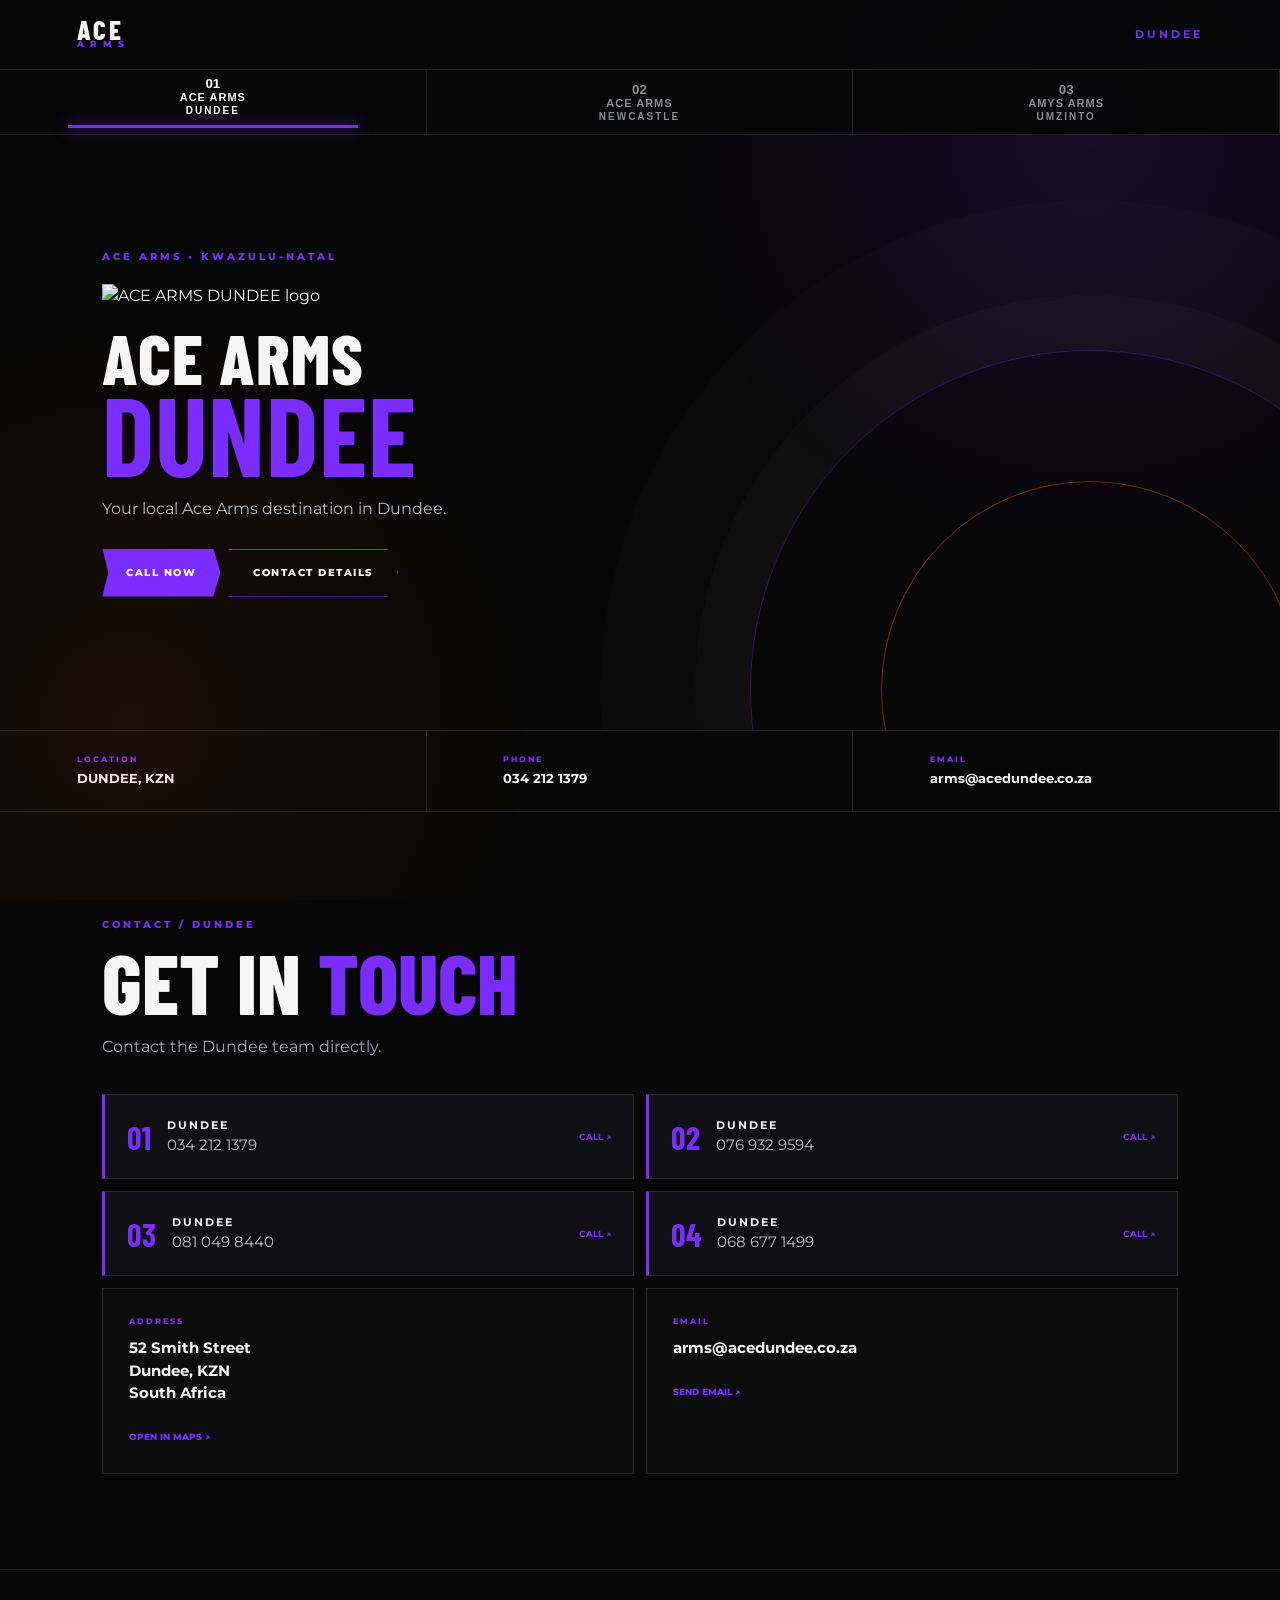
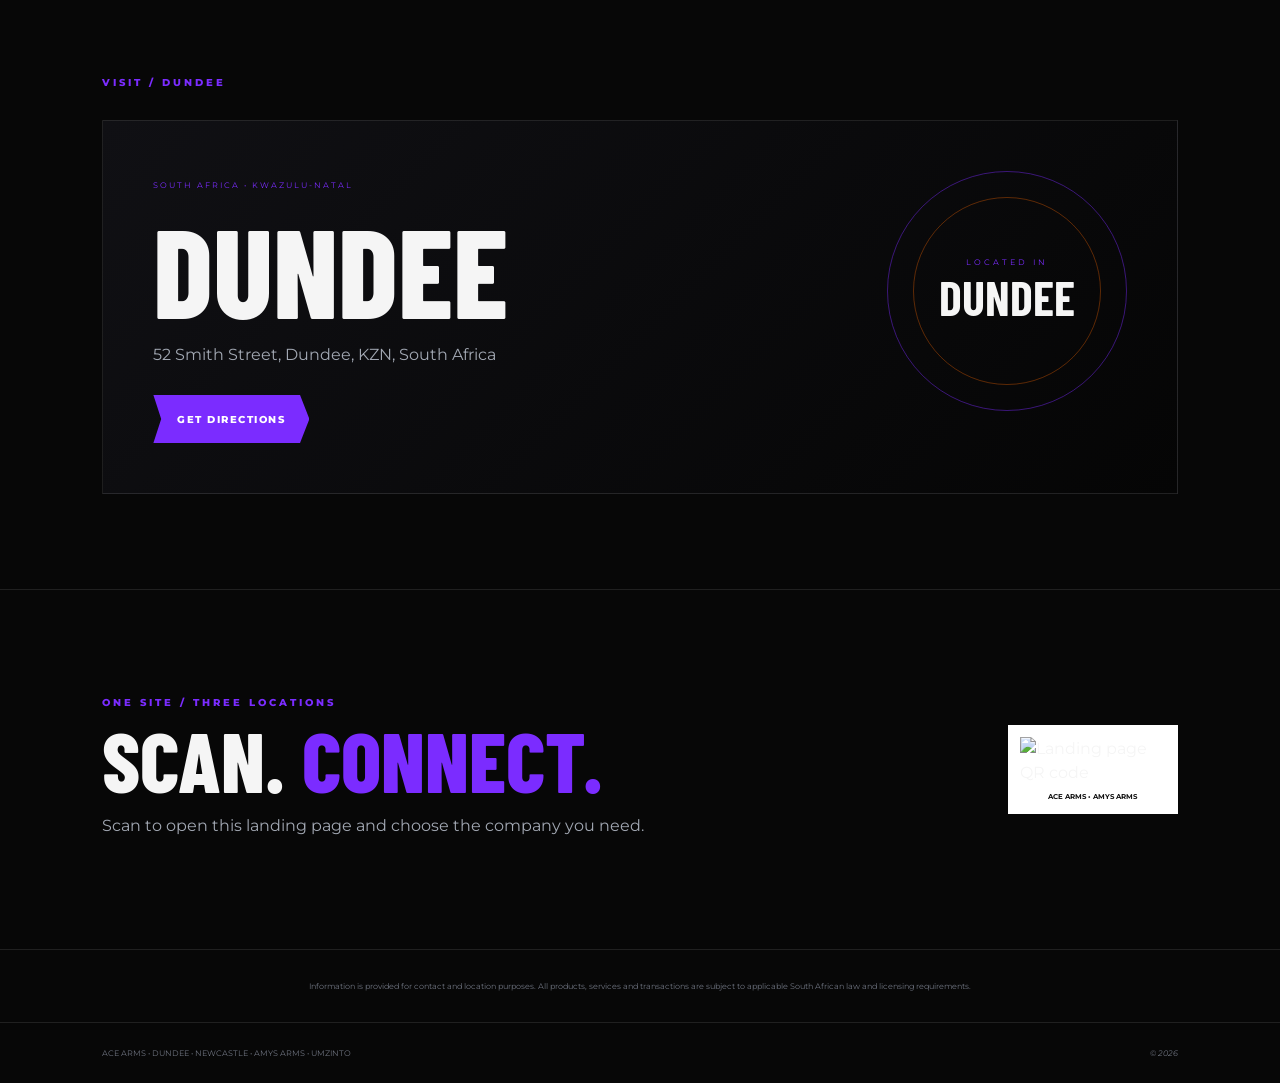
==== index.html @ 2d05d939 "Add files via upload" ====
<!doctype html>
<html lang="en"><head>
<meta charset="utf-8"><meta name="viewport" content="width=device-width,initial-scale=1">
<meta name="description" content="Ace Arms Dundee, Ace Arms Newcastle and AMYS ARMS Umzinto">
<title>Ace Arms | Dundee • Newcastle • AMYS ARMS</title>
<link rel="preconnect" href="https://fonts.googleapis.com"><link rel="preconnect" href="https://fonts.gstatic.com" crossorigin>
<link href="https://fonts.googleapis.com/css2?family=Barlow+Condensed:wght@500;600;700;800&family=Montserrat:wght@400;500;600;700;800&display=swap" rel="stylesheet">
<link rel="stylesheet" href="style.css"></head>
<body>
<header><a class="brand" href="#">ACE<small>ARMS</small></a><b id="topCity">DUNDEE</b></header>
<nav class="tabs">
<button class="active" data-key="dundee">01 <strong>ACE ARMS</strong><small>DUNDEE</small></button>
<button data-key="newcastle">02 <strong>ACE ARMS</strong><small>NEWCASTLE</small></button>
<button data-key="amys">03 <strong>AMYS ARMS</strong><small>UMZINTO</small></button>
</nav>
<main>
<section class="hero">
<div class="hero-inner"><p class="eyebrow" id="eyebrow"></p><img id="logo" class="logo" src="" alt="">
<div class="title"><span id="name"></span><strong id="city"></strong></div><p id="tagline"></p>
<div><a class="btn" id="call" href="#">CALL NOW</a><a class="btn outline" href="#contact">CONTACT DETAILS</a></div></div>
<div class="rings"></div>
</section>
<section class="quick"><div><span>LOCATION</span><b id="qLocation"></b></div><div><span>PHONE</span><b id="qPhone"></b></div><div><span>EMAIL</span><b id="qEmail"></b></div></section>
<section id="contact" class="section"><p class="kicker">CONTACT / <span id="sCity"></span></p><h2>GET IN <em>TOUCH</em></h2><p id="intro" class="muted"></p>
<div id="contacts" class="contacts"></div><div class="details"><div><span>ADDRESS</span><strong id="address"></strong><a id="map" target="_blank">OPEN IN MAPS ↗</a></div><div><span>EMAIL</span><strong id="email"></strong><a id="mail">SEND EMAIL ↗</a></div></div></section>
<section class="section location"><p class="kicker">VISIT / <span id="vCity"></span></p><div class="location-box"><div><small>SOUTH AFRICA • KWAZULU-NATAL</small><h2 id="vHeading"></h2><p id="vAddress"></p><a class="btn" id="directions" target="_blank">GET DIRECTIONS</a></div><div class="location-mark"><span>LOCATED IN</span><b id="markCity"></b></div></div></section>
<section class="qr-section"><div><p class="kicker">ONE SITE / THREE LOCATIONS</p><h2>SCAN. <em>CONNECT.</em></h2><p class="muted">Scan to open this landing page and choose the company you need.</p></div><div class="qr"><img src="assets/landing-page-qr.png" alt="Landing page QR code"><b>ACE ARMS • AMYS ARMS</b></div></section>
<p class="legal">Information is provided for contact and location purposes. All products, services and transactions are subject to applicable South African law and licensing requirements.</p>
</main><footer>ACE ARMS • DUNDEE • NEWCASTLE • AMYS ARMS • UMZINTO <span>© <i id="year"></i></span></footer>
<script src="script.js"></script></body></html>
---- style.css ----
:root{--bg:#070707;--panel:#101014;--text:#f5f5f5;--muted:#a2a8b3;--a:#7b2cff;--a2:#ff6a00;--line:rgba(255,255,255,.1)}
*{box-sizing:border-box}html{scroll-behavior:smooth}body{margin:0;background:var(--bg);color:var(--text);font-family:Montserrat,Arial,sans-serif;line-height:1.5}a{text-decoration:none;color:inherit}
body:before{content:"";position:fixed;inset:0;pointer-events:none;background:radial-gradient(circle at 85% 15%,color-mix(in srgb,var(--a) 14%,transparent),transparent 32%),radial-gradient(circle at 10% 80%,color-mix(in srgb,var(--a2) 8%,transparent),transparent 30%)}
header{height:70px;position:fixed;z-index:20;inset:0 0 auto;display:flex;align-items:center;justify-content:space-between;padding:0 6vw;background:rgba(7,7,7,.9);backdrop-filter:blur(12px);border-bottom:1px solid var(--line)}header>b{font-size:11px;letter-spacing:3px;color:var(--a)}
.brand{font:800 27px "Barlow Condensed";letter-spacing:3px;line-height:.7}.brand small{display:block;color:var(--a);font:800 9px Montserrat;letter-spacing:6px;text-align:center}
.tabs{position:fixed;z-index:19;top:70px;inset-inline:0;display:grid;grid-template-columns:repeat(3,1fr);background:rgba(7,7,7,.95);backdrop-filter:blur(12px);border-bottom:1px solid var(--line)}
.tabs button{min-height:64px;background:transparent;color:#888d98;border:0;border-right:1px solid var(--line);cursor:pointer;font-weight:700}.tabs button strong,.tabs button small{display:block}.tabs button strong{font-size:11px;letter-spacing:1px}.tabs button small{font-size:10px;letter-spacing:2px;color:inherit;margin-top:2px}.tabs button.active{color:#fff}.tabs button.active:after{content:"";display:block;height:3px;background:var(--a);margin:9px 15% 0;box-shadow:0 0 15px var(--a)}
.hero{min-height:730px;padding:185px 8vw 80px;display:flex;align-items:center;position:relative;overflow:hidden}.hero-inner{position:relative;z-index:2;max-width:780px}.eyebrow,.kicker{font-size:10px;font-weight:800;letter-spacing:3px;color:var(--a)}.logo{width:min(500px,82vw);display:block;margin:20px 0;mix-blend-mode:screen}.title{font:800 clamp(42px,6vw,70px)/.85 "Barlow Condensed";letter-spacing:1px}.title span{display:block}.title strong{display:block;font-size:clamp(64px,9vw,110px);color:var(--a)}.hero p:not(.eyebrow){max-width:560px;color:#b5bbc6;font-size:16px}.btn{display:inline-flex;min-height:48px;padding:0 24px;align-items:center;justify-content:center;background:var(--a);color:#fff;font-size:10px;font-weight:800;letter-spacing:1.5px;margin:12px 8px 0 0;clip-path:polygon(0 0,94% 0,100% 50%,94% 100%,0 100%,5% 50%)}.btn.outline{background:transparent;border:1px solid var(--a)}.rings{position:absolute;right:-150px;bottom:-300px;width:680px;height:680px;border:1px solid color-mix(in srgb,var(--a) 35%,transparent);border-radius:50%;box-shadow:0 0 0 55px rgba(255,255,255,.02),0 0 0 150px rgba(255,255,255,.015)}.rings:after{content:"";position:absolute;inset:130px;border:1px solid color-mix(in srgb,var(--a2) 40%,transparent);border-radius:50%}
.quick{display:grid;grid-template-columns:repeat(3,1fr);border-block:1px solid var(--line)}.quick div{padding:22px 6vw;border-right:1px solid var(--line)}.quick span,.details span{display:block;font-size:8px;letter-spacing:2px;color:var(--a);font-weight:800}.quick b{display:block;font-size:13px;margin-top:4px}
.section,.qr-section{padding:95px 8vw;border-bottom:1px solid var(--line)}h2{font:800 clamp(52px,7vw,84px)/.9 "Barlow Condensed";margin:12px 0}h2 em{font-style:normal;color:var(--a)}.muted{color:var(--muted);max-width:550px}.contacts{display:grid;grid-template-columns:repeat(2,1fr);gap:12px;margin-top:35px}.contact{display:flex;align-items:center;gap:16px;padding:22px;background:var(--panel);border:1px solid var(--line);border-left:3px solid var(--a)}.contact .n{font:700 32px "Barlow Condensed";color:var(--a)}.contact div{flex:1}.contact strong,.contact span{display:block}.contact strong{font-size:11px;letter-spacing:2px}.contact span{color:#b7bdc7;font-size:15px}.contact b{font-size:9px;color:var(--a)}
.details{display:grid;grid-template-columns:1fr 1fr;gap:12px;margin-top:12px}.details>div{padding:26px;background:rgba(255,255,255,.025);border:1px solid var(--line)}.details strong{display:block;white-space:pre-line;margin:10px 0 18px;font-size:15px}.details a{font-size:9px;font-weight:800;color:var(--a)}
.location-box{display:flex;justify-content:space-between;gap:40px;padding:50px;background:linear-gradient(135deg,var(--panel),#050505);border:1px solid var(--line);margin-top:30px}.location-box small{font-size:8px;letter-spacing:2px;color:var(--a)}.location-box h2{font-size:clamp(70px,10vw,125px);margin:18px 0}.location-box p{color:var(--muted)}.location-mark{width:240px;height:240px;flex-shrink:0;border:1px solid color-mix(in srgb,var(--a) 45%,transparent);border-radius:50%;display:flex;flex-direction:column;align-items:center;justify-content:center;position:relative}.location-mark:before{content:"";position:absolute;inset:25px;border:1px solid color-mix(in srgb,var(--a2) 35%,transparent);border-radius:50%}.location-mark span,.location-mark b{z-index:1}.location-mark span{font-size:8px;letter-spacing:3px;color:var(--a)}.location-mark b{font:700 48px "Barlow Condensed"}
.qr-section{display:flex;justify-content:space-between;align-items:center;gap:40px}.qr{width:170px;background:#fff;padding:12px;flex-shrink:0}.qr img{width:100%;display:block}.qr b{display:block;color:#111;text-align:center;font-size:7px;margin-top:7px}.legal{padding:22px 8vw;text-align:center;color:#6f7480;font-size:8px}footer{padding:24px 8vw;color:#6f7480;font-size:8px;display:flex;justify-content:space-between;border-top:1px solid var(--line)}
@media(max-width:700px){header{height:62px}.tabs{top:62px}.tabs button{min-height:58px;font-size:9px}.tabs button strong{font-size:9px}.tabs button small{font-size:8px}.hero{padding:155px 7vw 75px;min-height:700px}.logo{width:100%}.title strong{font-size:70px}.rings{width:450px;height:450px;right:-250px}.quick,.contacts,.details{grid-template-columns:1fr}.quick div{border-right:0;border-bottom:1px solid var(--line);padding:17px 7vw}.section,.qr-section{padding:70px 7vw}.location-box,.qr-section{display:block}.location-mark{margin:40px auto 0;width:210px;height:210px}.qr{margin:30px auto 0}footer{display:block}footer span{display:block;margin-top:8px}}
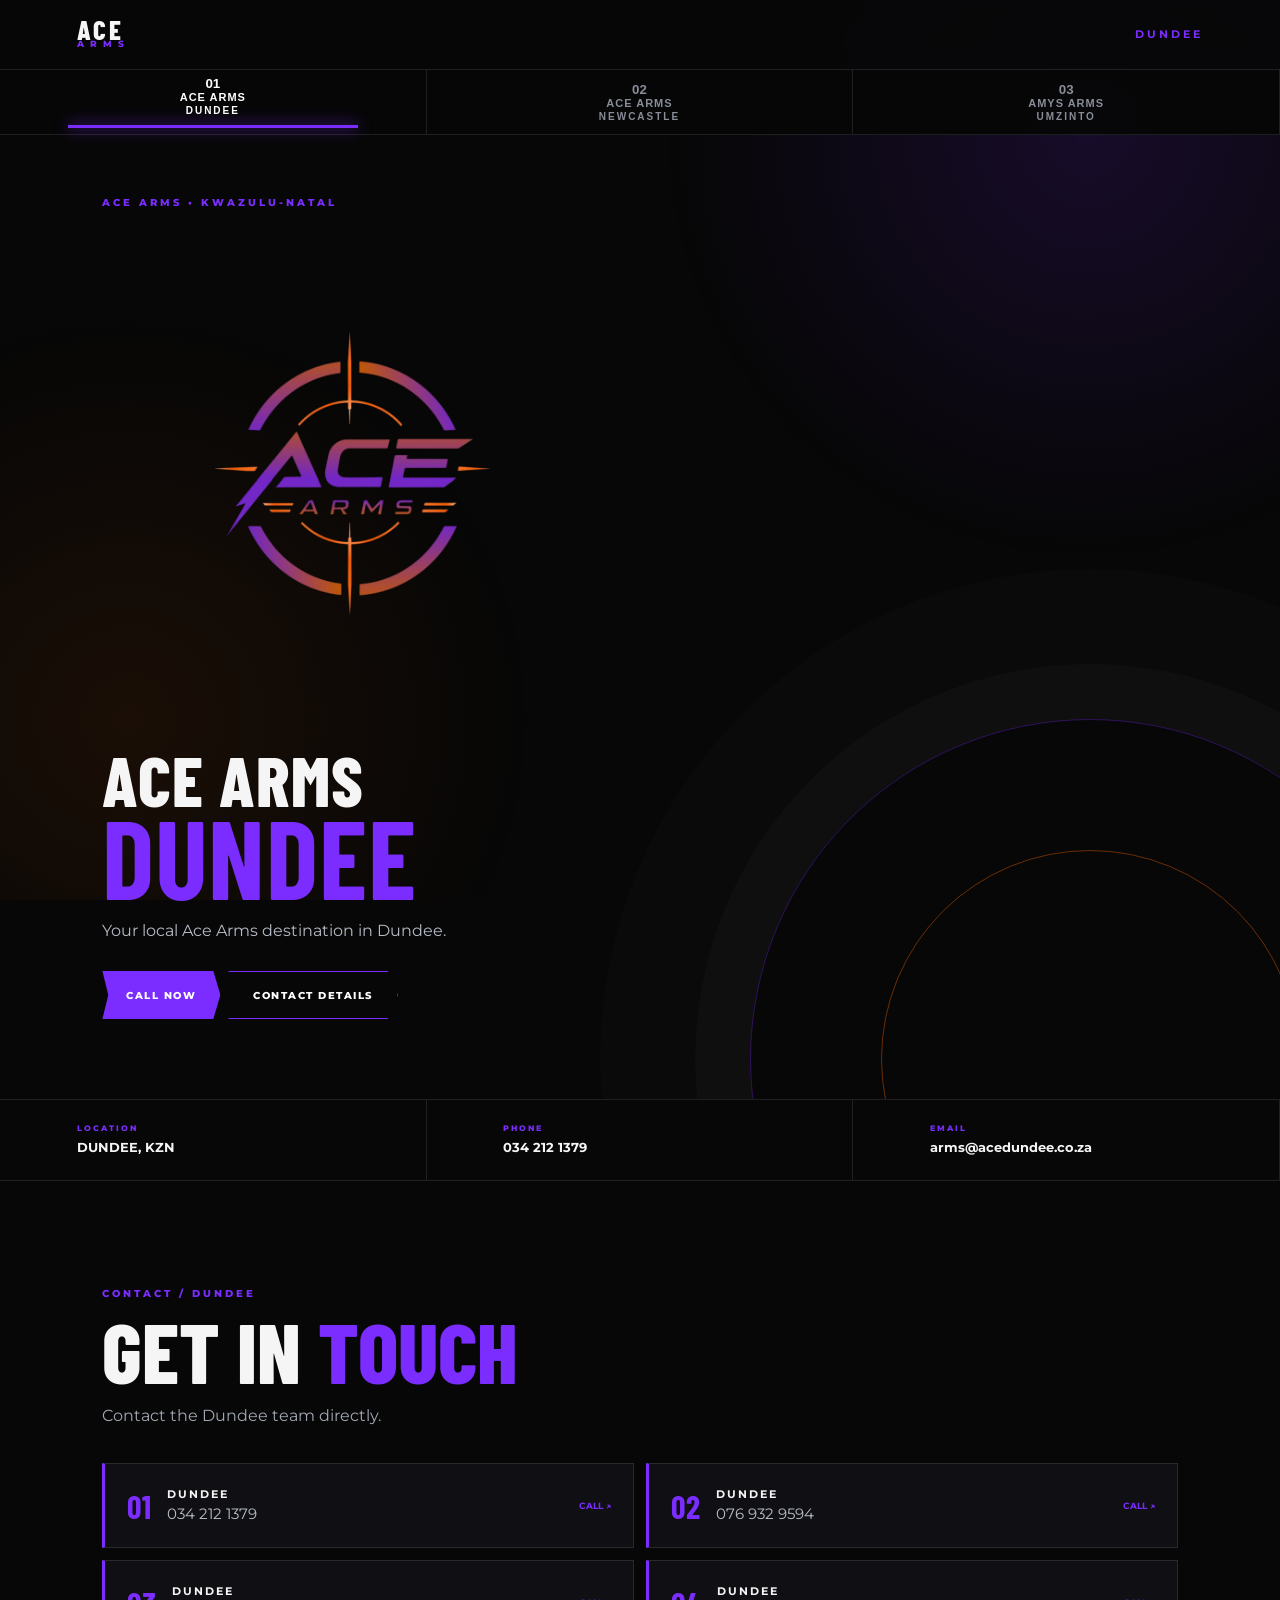
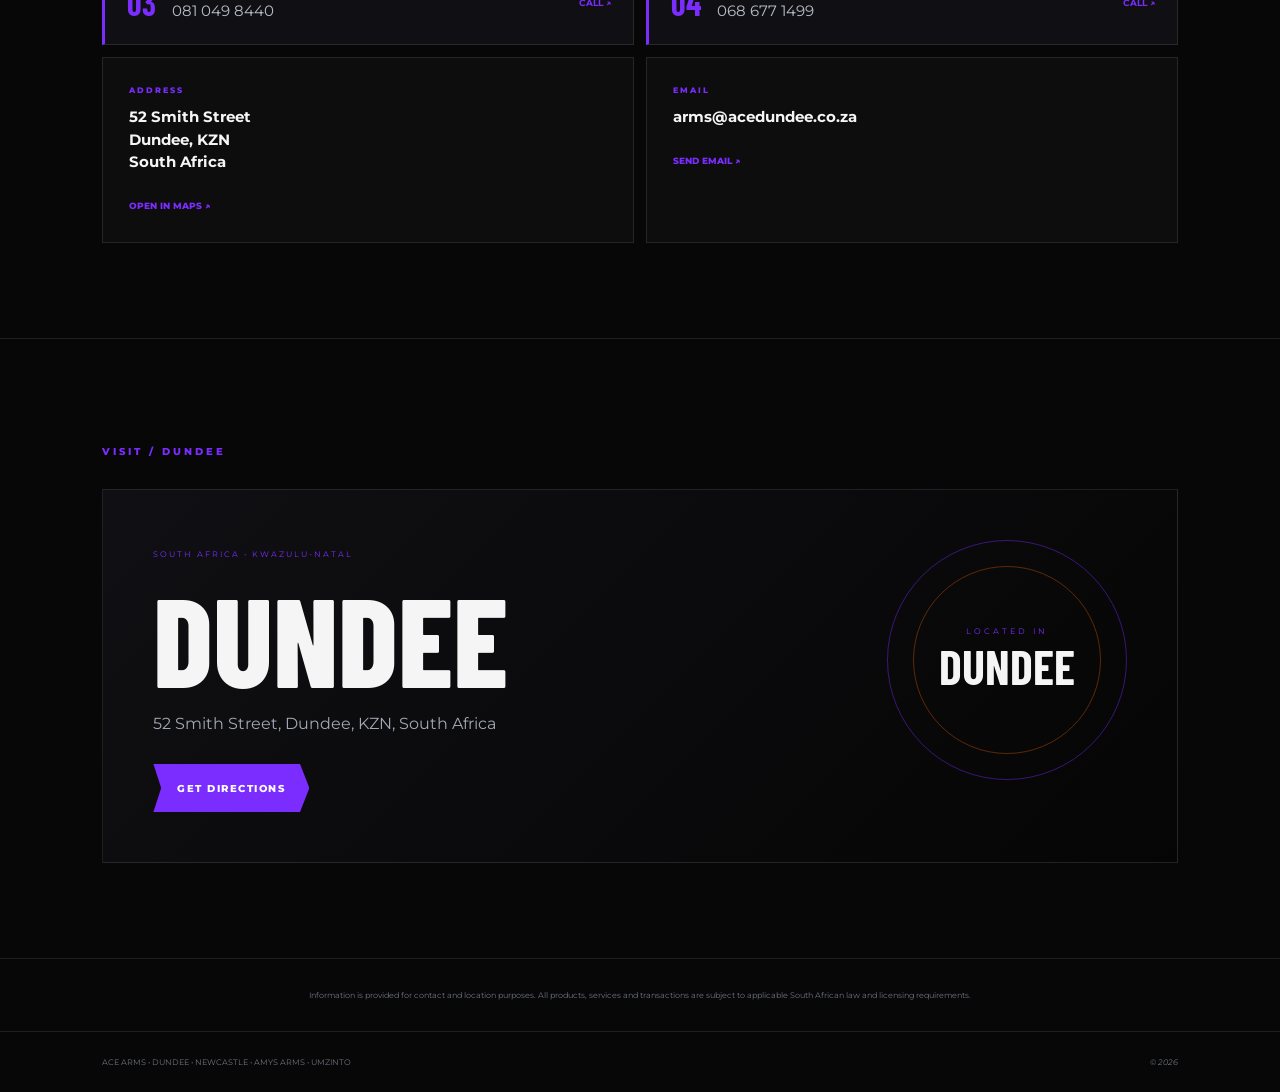
==== commit e60fd3cb: "Add files via upload" ====
--- a/index.html
+++ b/index.html
@@ -24,7 +24,7 @@
 <section id="contact" class="section"><p class="kicker">CONTACT / <span id="sCity"></span></p><h2>GET IN <em>TOUCH</em></h2><p id="intro" class="muted"></p>
 <div id="contacts" class="contacts"></div><div class="details"><div><span>ADDRESS</span><strong id="address"></strong><a id="map" target="_blank">OPEN IN MAPS ↗</a></div><div><span>EMAIL</span><strong id="email"></strong><a id="mail">SEND EMAIL ↗</a></div></div></section>
 <section class="section location"><p class="kicker">VISIT / <span id="vCity"></span></p><div class="location-box"><div><small>SOUTH AFRICA • KWAZULU-NATAL</small><h2 id="vHeading"></h2><p id="vAddress"></p><a class="btn" id="directions" target="_blank">GET DIRECTIONS</a></div><div class="location-mark"><span>LOCATED IN</span><b id="markCity"></b></div></div></section>
-<section class="qr-section"><div><p class="kicker">ONE SITE / THREE LOCATIONS</p><h2>SCAN. <em>CONNECT.</em></h2><p class="muted">Scan to open this landing page and choose the company you need.</p></div><div class="qr"><img src="assets/landing-page-qr.png" alt="Landing page QR code"><b>ACE ARMS • AMYS ARMS</b></div></section>
+
 <p class="legal">Information is provided for contact and location purposes. All products, services and transactions are subject to applicable South African law and licensing requirements.</p>
 </main><footer>ACE ARMS • DUNDEE • NEWCASTLE • AMYS ARMS • UMZINTO <span>© <i id="year"></i></span></footer>
 <script src="script.js"></script></body></html>
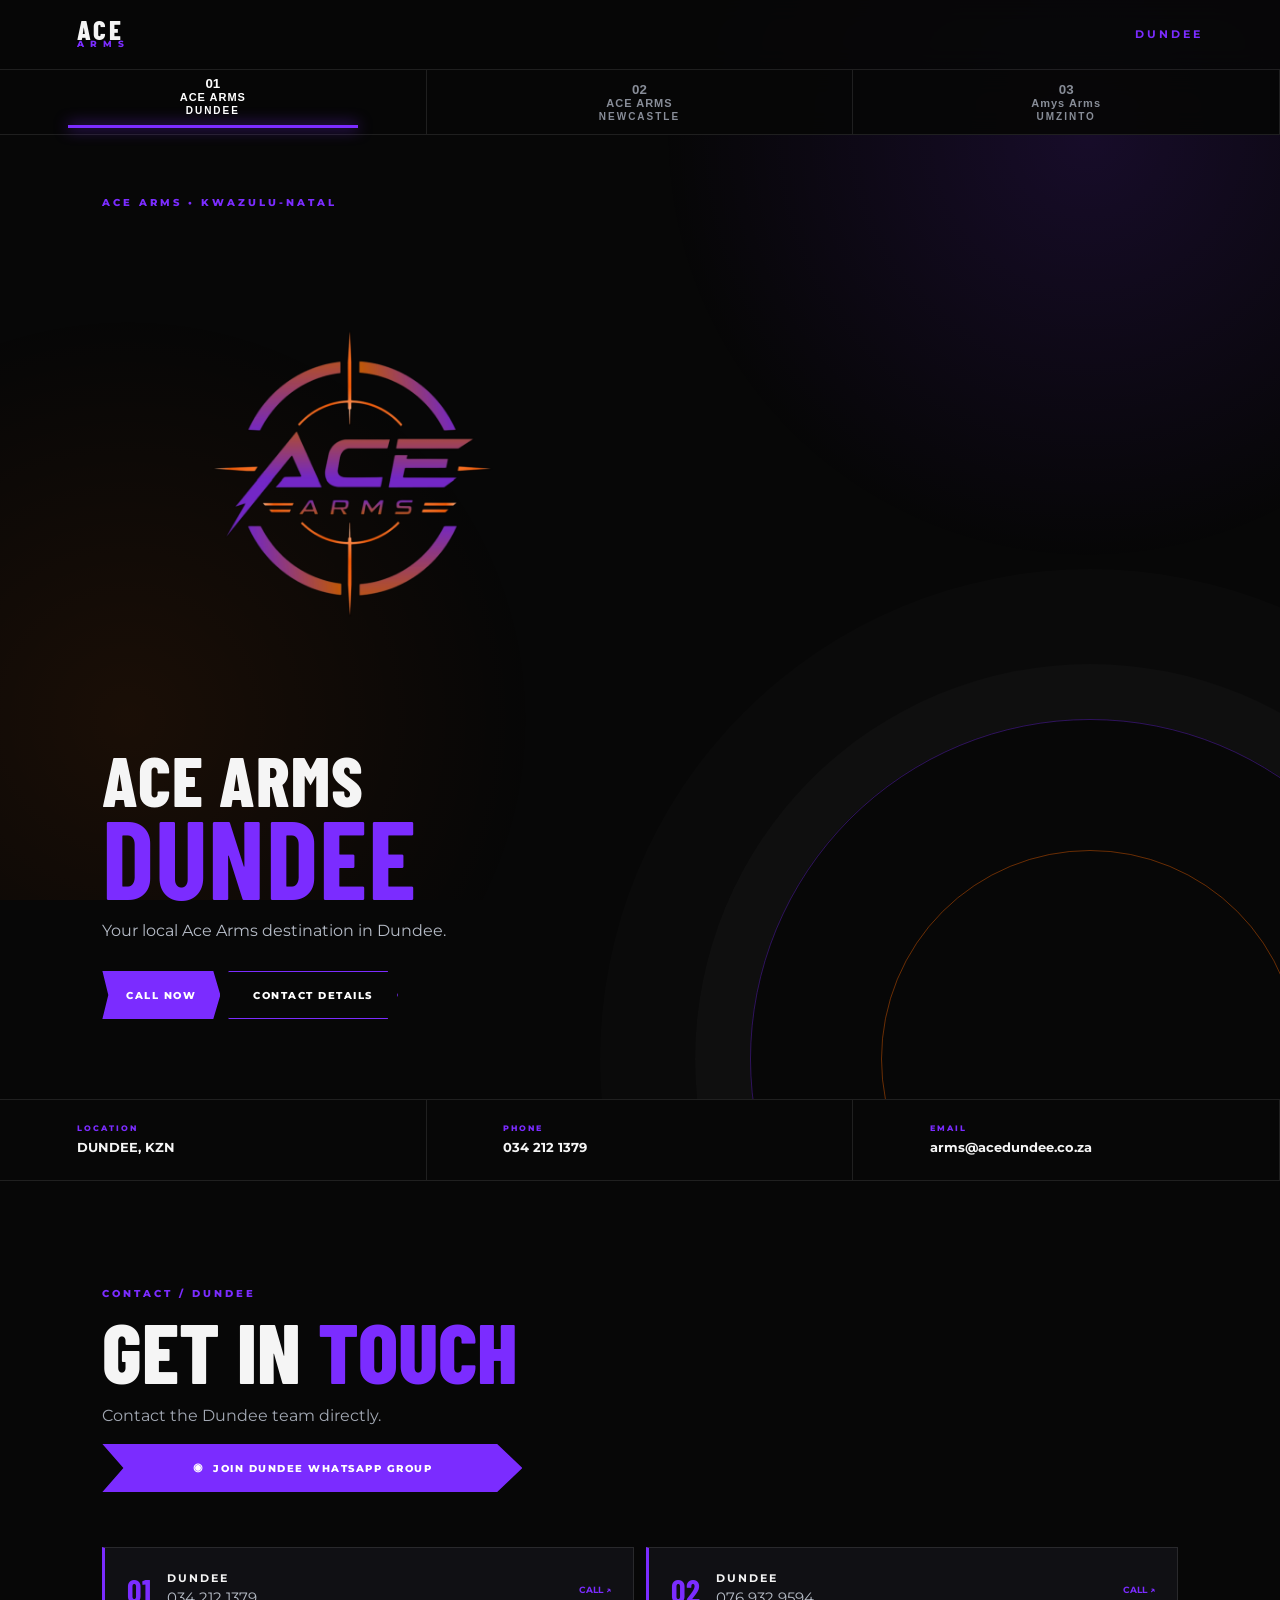
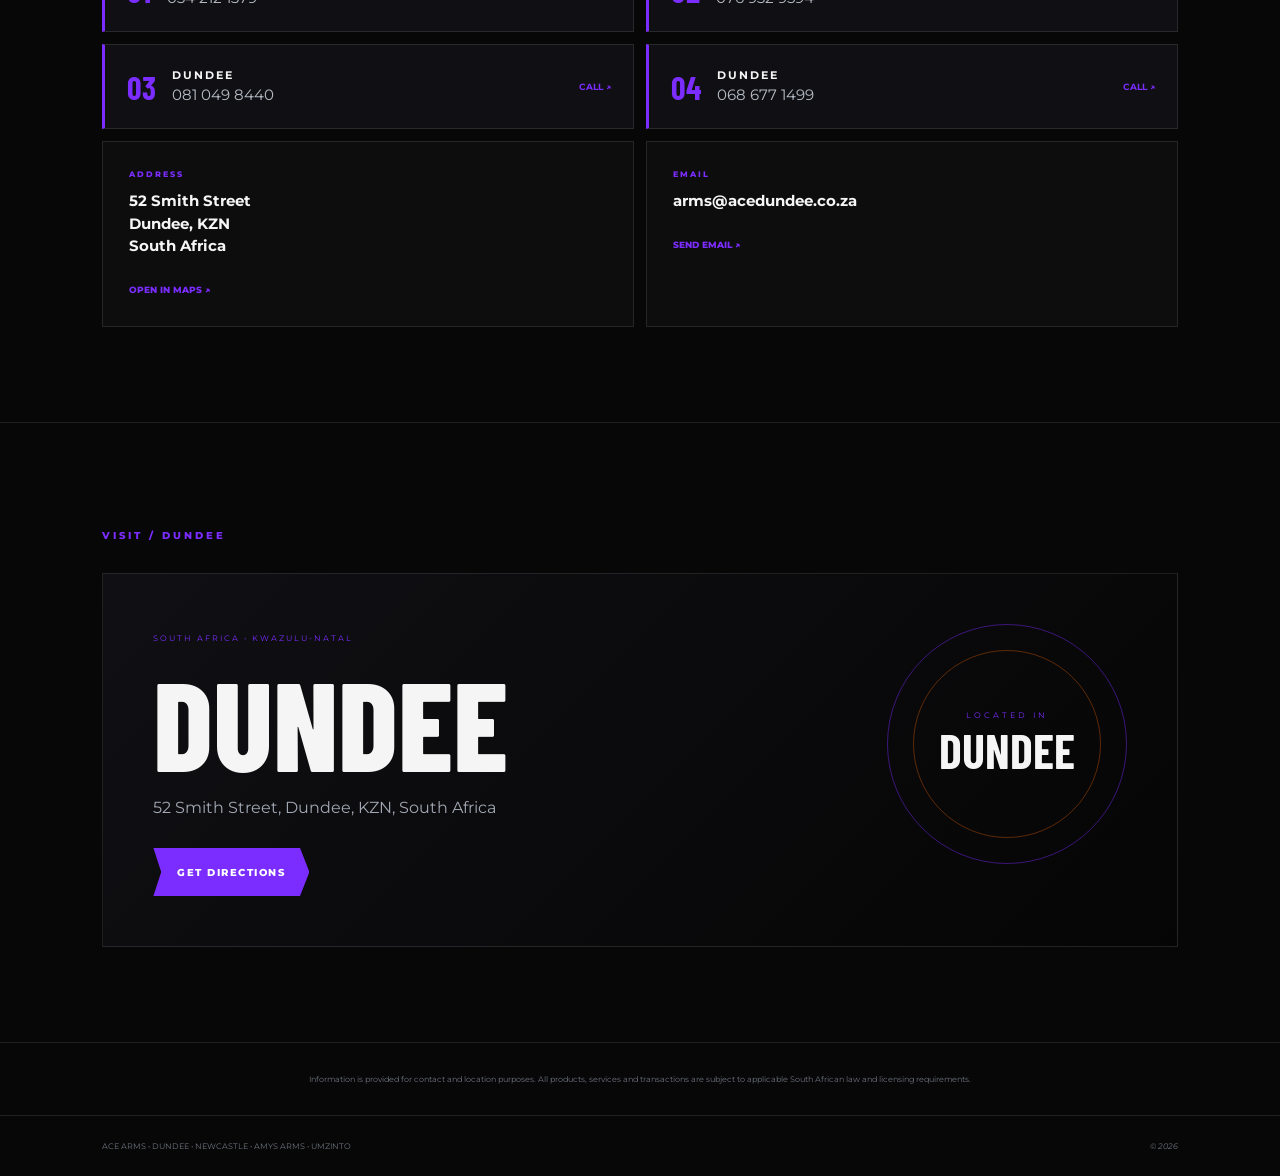
==== commit 3235bb4f: "Add files via upload" ====
--- a/index.html
+++ b/index.html
@@ -1,17 +1,28 @@
 <!doctype html>
 <html lang="en"><head>
 <meta charset="utf-8"><meta name="viewport" content="width=device-width,initial-scale=1">
-<meta name="description" content="Ace Arms Dundee, Ace Arms Newcastle and AMYS ARMS Umzinto">
-<title>Ace Arms | Dundee • Newcastle • AMYS ARMS</title>
+<meta name="description" content="Ace Arms Dundee, Ace Arms Newcastle and Amys Arms Umzinto">
+<title>Ace Arms | Dundee • Newcastle • Amys Arms</title>
 <link rel="preconnect" href="https://fonts.googleapis.com"><link rel="preconnect" href="https://fonts.gstatic.com" crossorigin>
 <link href="https://fonts.googleapis.com/css2?family=Barlow+Condensed:wght@500;600;700;800&family=Montserrat:wght@400;500;600;700;800&display=swap" rel="stylesheet">
-<link rel="stylesheet" href="style.css"></head>
+<link rel="stylesheet" href="style.css"><style>
+.whatsapp-btn{
+  display:inline-flex;
+  align-items:center;
+  justify-content:center;
+  margin:0 0 1.25rem;
+  width:min(100%,420px);
+  text-decoration:none;
+}
+.whatsapp-btn::before{content:"◉";margin-right:.55rem;font-size:1.05em}
+.logo.amys-logo{transform:scale(.88)}
+</style></head>
 <body>
 <header><a class="brand" href="#">ACE<small>ARMS</small></a><b id="topCity">DUNDEE</b></header>
 <nav class="tabs">
 <button class="active" data-key="dundee">01 <strong>ACE ARMS</strong><small>DUNDEE</small></button>
 <button data-key="newcastle">02 <strong>ACE ARMS</strong><small>NEWCASTLE</small></button>
-<button data-key="amys">03 <strong>AMYS ARMS</strong><small>UMZINTO</small></button>
+<button data-key="amys">03 <strong>Amys Arms</strong><small>UMZINTO</small></button>
 </nav>
 <main>
 <section class="hero">
@@ -22,6 +33,7 @@
 </section>
 <section class="quick"><div><span>LOCATION</span><b id="qLocation"></b></div><div><span>PHONE</span><b id="qPhone"></b></div><div><span>EMAIL</span><b id="qEmail"></b></div></section>
 <section id="contact" class="section"><p class="kicker">CONTACT / <span id="sCity"></span></p><h2>GET IN <em>TOUCH</em></h2><p id="intro" class="muted"></p>
+<a class="btn whatsapp-btn" id="whatsapp" href="#" target="_blank" rel="noopener">JOIN WHATSAPP GROUP</a>
 <div id="contacts" class="contacts"></div><div class="details"><div><span>ADDRESS</span><strong id="address"></strong><a id="map" target="_blank">OPEN IN MAPS ↗</a></div><div><span>EMAIL</span><strong id="email"></strong><a id="mail">SEND EMAIL ↗</a></div></div></section>
 <section class="section location"><p class="kicker">VISIT / <span id="vCity"></span></p><div class="location-box"><div><small>SOUTH AFRICA • KWAZULU-NATAL</small><h2 id="vHeading"></h2><p id="vAddress"></p><a class="btn" id="directions" target="_blank">GET DIRECTIONS</a></div><div class="location-mark"><span>LOCATED IN</span><b id="markCity"></b></div></div></section>
 
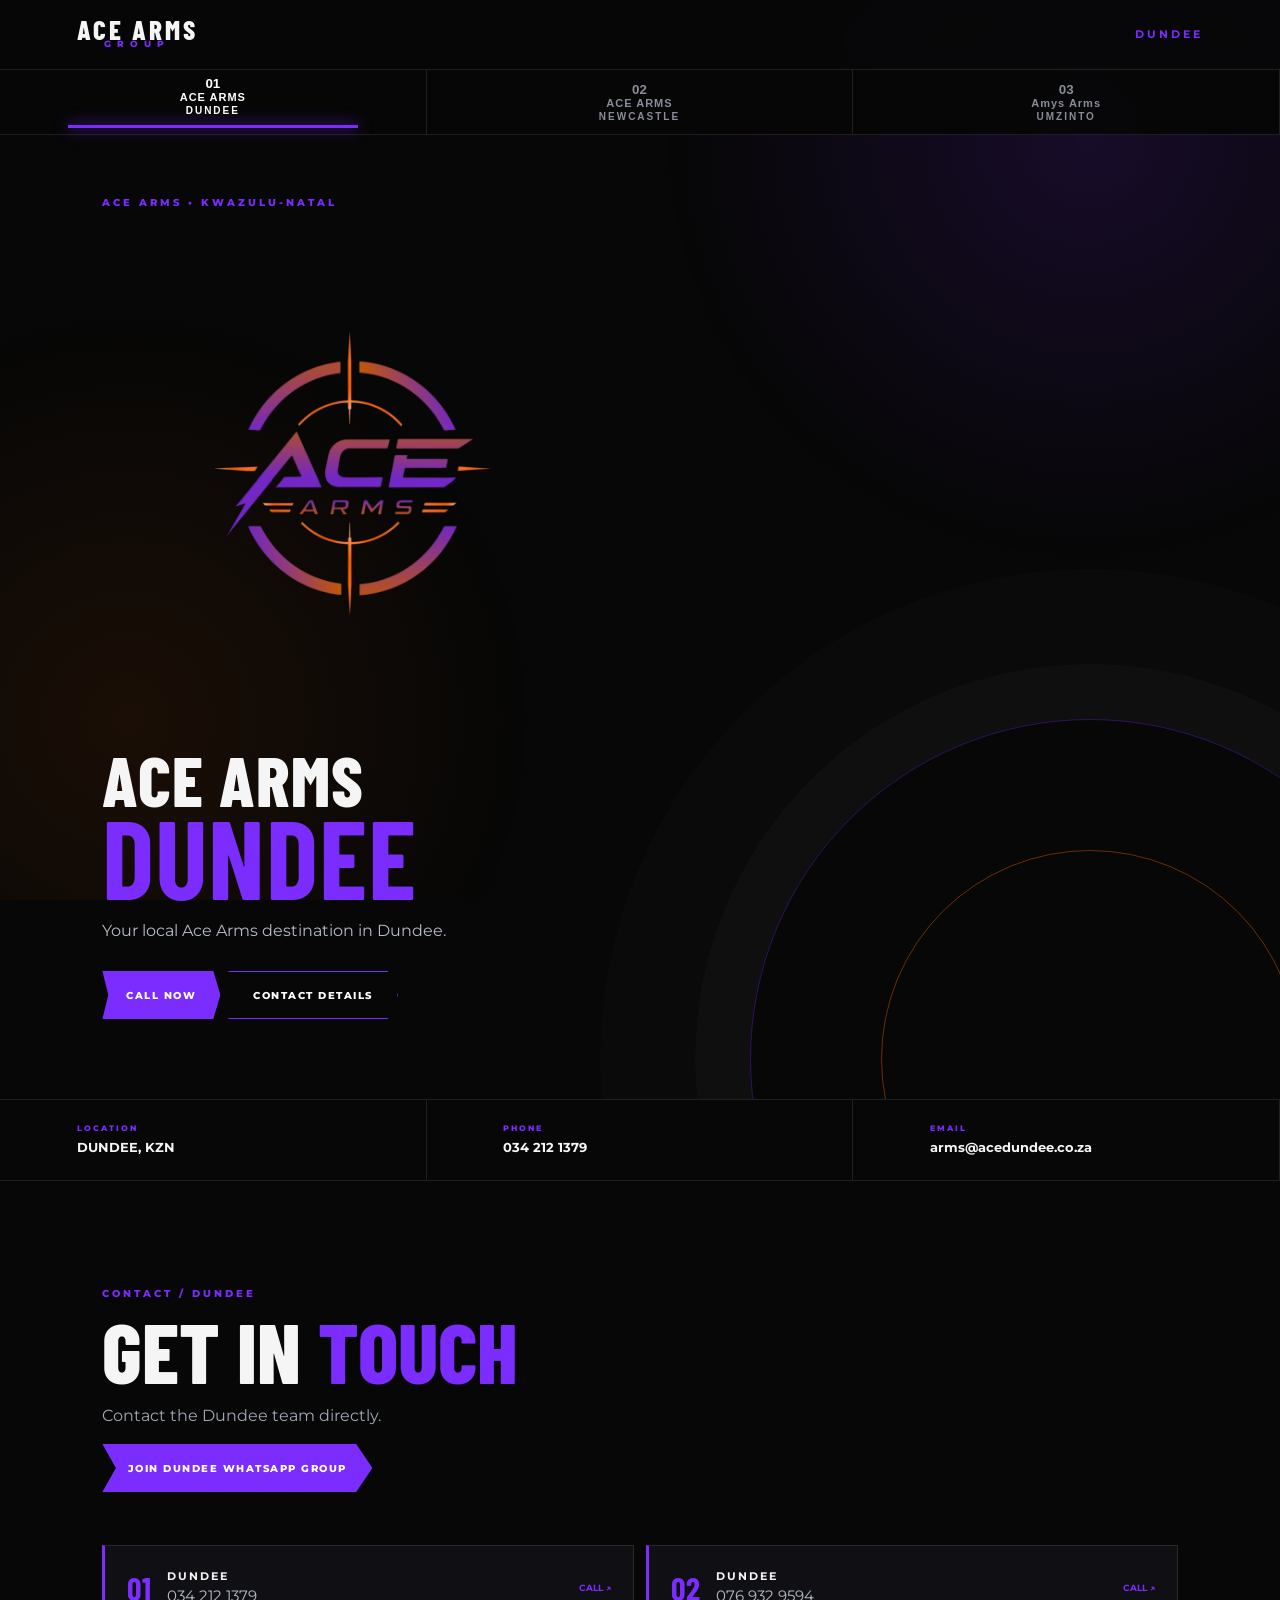
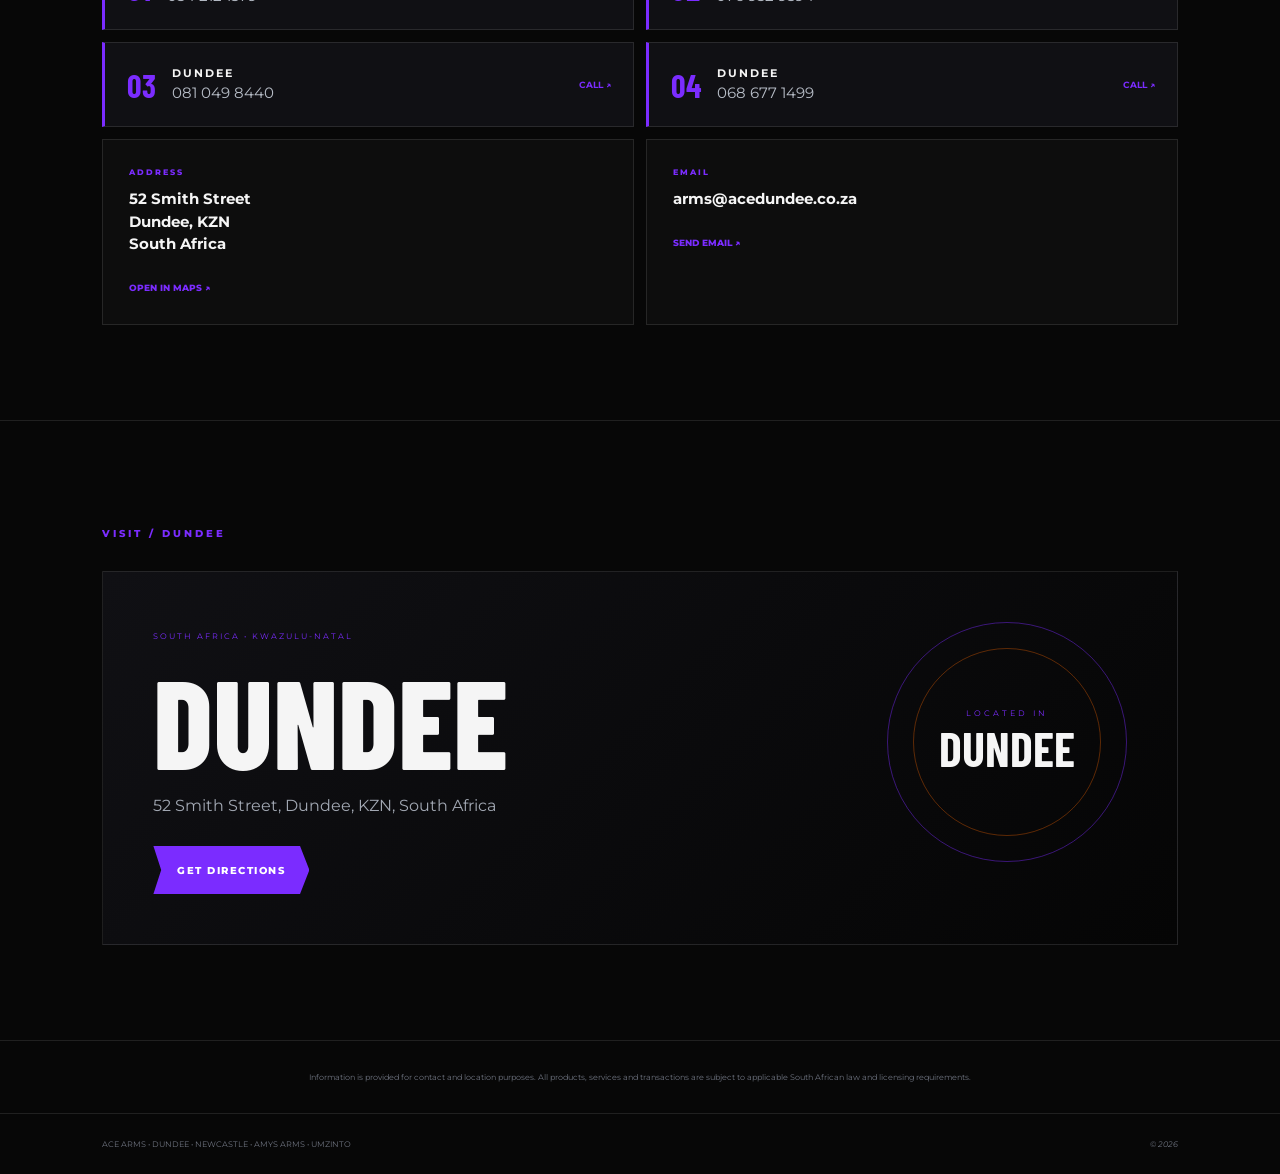
==== commit 1a51bab3: "Add files via upload" ====
--- a/index.html
+++ b/index.html
@@ -2,23 +2,12 @@
 <html lang="en"><head>
 <meta charset="utf-8"><meta name="viewport" content="width=device-width,initial-scale=1">
 <meta name="description" content="Ace Arms Dundee, Ace Arms Newcastle and Amys Arms Umzinto">
-<title>Ace Arms | Dundee • Newcastle • Amys Arms</title>
+<title>Ace Arms Group | Dundee • Newcastle • Amys Arms</title>
 <link rel="preconnect" href="https://fonts.googleapis.com"><link rel="preconnect" href="https://fonts.gstatic.com" crossorigin>
 <link href="https://fonts.googleapis.com/css2?family=Barlow+Condensed:wght@500;600;700;800&family=Montserrat:wght@400;500;600;700;800&display=swap" rel="stylesheet">
-<link rel="stylesheet" href="style.css"><style>
-.whatsapp-btn{
-  display:inline-flex;
-  align-items:center;
-  justify-content:center;
-  margin:0 0 1.25rem;
-  width:min(100%,420px);
-  text-decoration:none;
-}
-.whatsapp-btn::before{content:"◉";margin-right:.55rem;font-size:1.05em}
-.logo.amys-logo{transform:scale(.88)}
-</style></head>
+<link rel="stylesheet" href="style.css?v=2"></head>
 <body>
-<header><a class="brand" href="#">ACE<small>ARMS</small></a><b id="topCity">DUNDEE</b></header>
+<header><a class="brand" href="#">ACE ARMS<small>GROUP</small></a><b id="topCity">DUNDEE</b></header>
 <nav class="tabs">
 <button class="active" data-key="dundee">01 <strong>ACE ARMS</strong><small>DUNDEE</small></button>
 <button data-key="newcastle">02 <strong>ACE ARMS</strong><small>NEWCASTLE</small></button>
@@ -33,10 +22,9 @@
 </section>
 <section class="quick"><div><span>LOCATION</span><b id="qLocation"></b></div><div><span>PHONE</span><b id="qPhone"></b></div><div><span>EMAIL</span><b id="qEmail"></b></div></section>
 <section id="contact" class="section"><p class="kicker">CONTACT / <span id="sCity"></span></p><h2>GET IN <em>TOUCH</em></h2><p id="intro" class="muted"></p>
-<a class="btn whatsapp-btn" id="whatsapp" href="#" target="_blank" rel="noopener">JOIN WHATSAPP GROUP</a>
+<a class="btn whatsapp-btn" id="whatsapp" href="https://chat.whatsapp.com/JoDUwFYPNj22TsoCuwGWq5?s=cl&p=a&ilr=0" target="_blank" rel="noopener">JOIN DUNDEE WHATSAPP GROUP</a>
 <div id="contacts" class="contacts"></div><div class="details"><div><span>ADDRESS</span><strong id="address"></strong><a id="map" target="_blank">OPEN IN MAPS ↗</a></div><div><span>EMAIL</span><strong id="email"></strong><a id="mail">SEND EMAIL ↗</a></div></div></section>
 <section class="section location"><p class="kicker">VISIT / <span id="vCity"></span></p><div class="location-box"><div><small>SOUTH AFRICA • KWAZULU-NATAL</small><h2 id="vHeading"></h2><p id="vAddress"></p><a class="btn" id="directions" target="_blank">GET DIRECTIONS</a></div><div class="location-mark"><span>LOCATED IN</span><b id="markCity"></b></div></div></section>
-
 <p class="legal">Information is provided for contact and location purposes. All products, services and transactions are subject to applicable South African law and licensing requirements.</p>
 </main><footer>ACE ARMS • DUNDEE • NEWCASTLE • AMYS ARMS • UMZINTO <span>© <i id="year"></i></span></footer>
-<script src="script.js"></script></body></html>+<script src="script.js?v=2"></script></body></html>
--- a/style.css
+++ b/style.css
@@ -12,3 +12,8 @@
 .location-box{display:flex;justify-content:space-between;gap:40px;padding:50px;background:linear-gradient(135deg,var(--panel),#050505);border:1px solid var(--line);margin-top:30px}.location-box small{font-size:8px;letter-spacing:2px;color:var(--a)}.location-box h2{font-size:clamp(70px,10vw,125px);margin:18px 0}.location-box p{color:var(--muted)}.location-mark{width:240px;height:240px;flex-shrink:0;border:1px solid color-mix(in srgb,var(--a) 45%,transparent);border-radius:50%;display:flex;flex-direction:column;align-items:center;justify-content:center;position:relative}.location-mark:before{content:"";position:absolute;inset:25px;border:1px solid color-mix(in srgb,var(--a2) 35%,transparent);border-radius:50%}.location-mark span,.location-mark b{z-index:1}.location-mark span{font-size:8px;letter-spacing:3px;color:var(--a)}.location-mark b{font:700 48px "Barlow Condensed"}
 .qr-section{display:flex;justify-content:space-between;align-items:center;gap:40px}.qr{width:170px;background:#fff;padding:12px;flex-shrink:0}.qr img{width:100%;display:block}.qr b{display:block;color:#111;text-align:center;font-size:7px;margin-top:7px}.legal{padding:22px 8vw;text-align:center;color:#6f7480;font-size:8px}footer{padding:24px 8vw;color:#6f7480;font-size:8px;display:flex;justify-content:space-between;border-top:1px solid var(--line)}
 @media(max-width:700px){header{height:62px}.tabs{top:62px}.tabs button{min-height:58px;font-size:9px}.tabs button strong{font-size:9px}.tabs button small{font-size:8px}.hero{padding:155px 7vw 75px;min-height:700px}.logo{width:100%}.title strong{font-size:70px}.rings{width:450px;height:450px;right:-250px}.quick,.contacts,.details{grid-template-columns:1fr}.quick div{border-right:0;border-bottom:1px solid var(--line);padding:17px 7vw}.section,.qr-section{padding:70px 7vw}.location-box,.qr-section{display:block}.location-mark{margin:40px auto 0;width:210px;height:210px}.qr{margin:30px auto 0}footer{display:block}footer span{display:block;margin-top:8px}}
+
+/* WhatsApp CTA + Amys Arms blue branding */
+.whatsapp-btn{margin:0 8px 18px 0;min-width:270px;background:var(--a)!important;color:#fff!important;border:1px solid var(--a)!important;box-shadow:0 0 22px color-mix(in srgb,var(--a) 28%,transparent);}
+.logo.amys-logo{transform:scale(.88);transform-origin:left center;}
+@media(max-width:700px){.logo.amys-logo{transform:scale(.88);transform-origin:center center}.whatsapp-btn{width:100%;margin-right:0}}
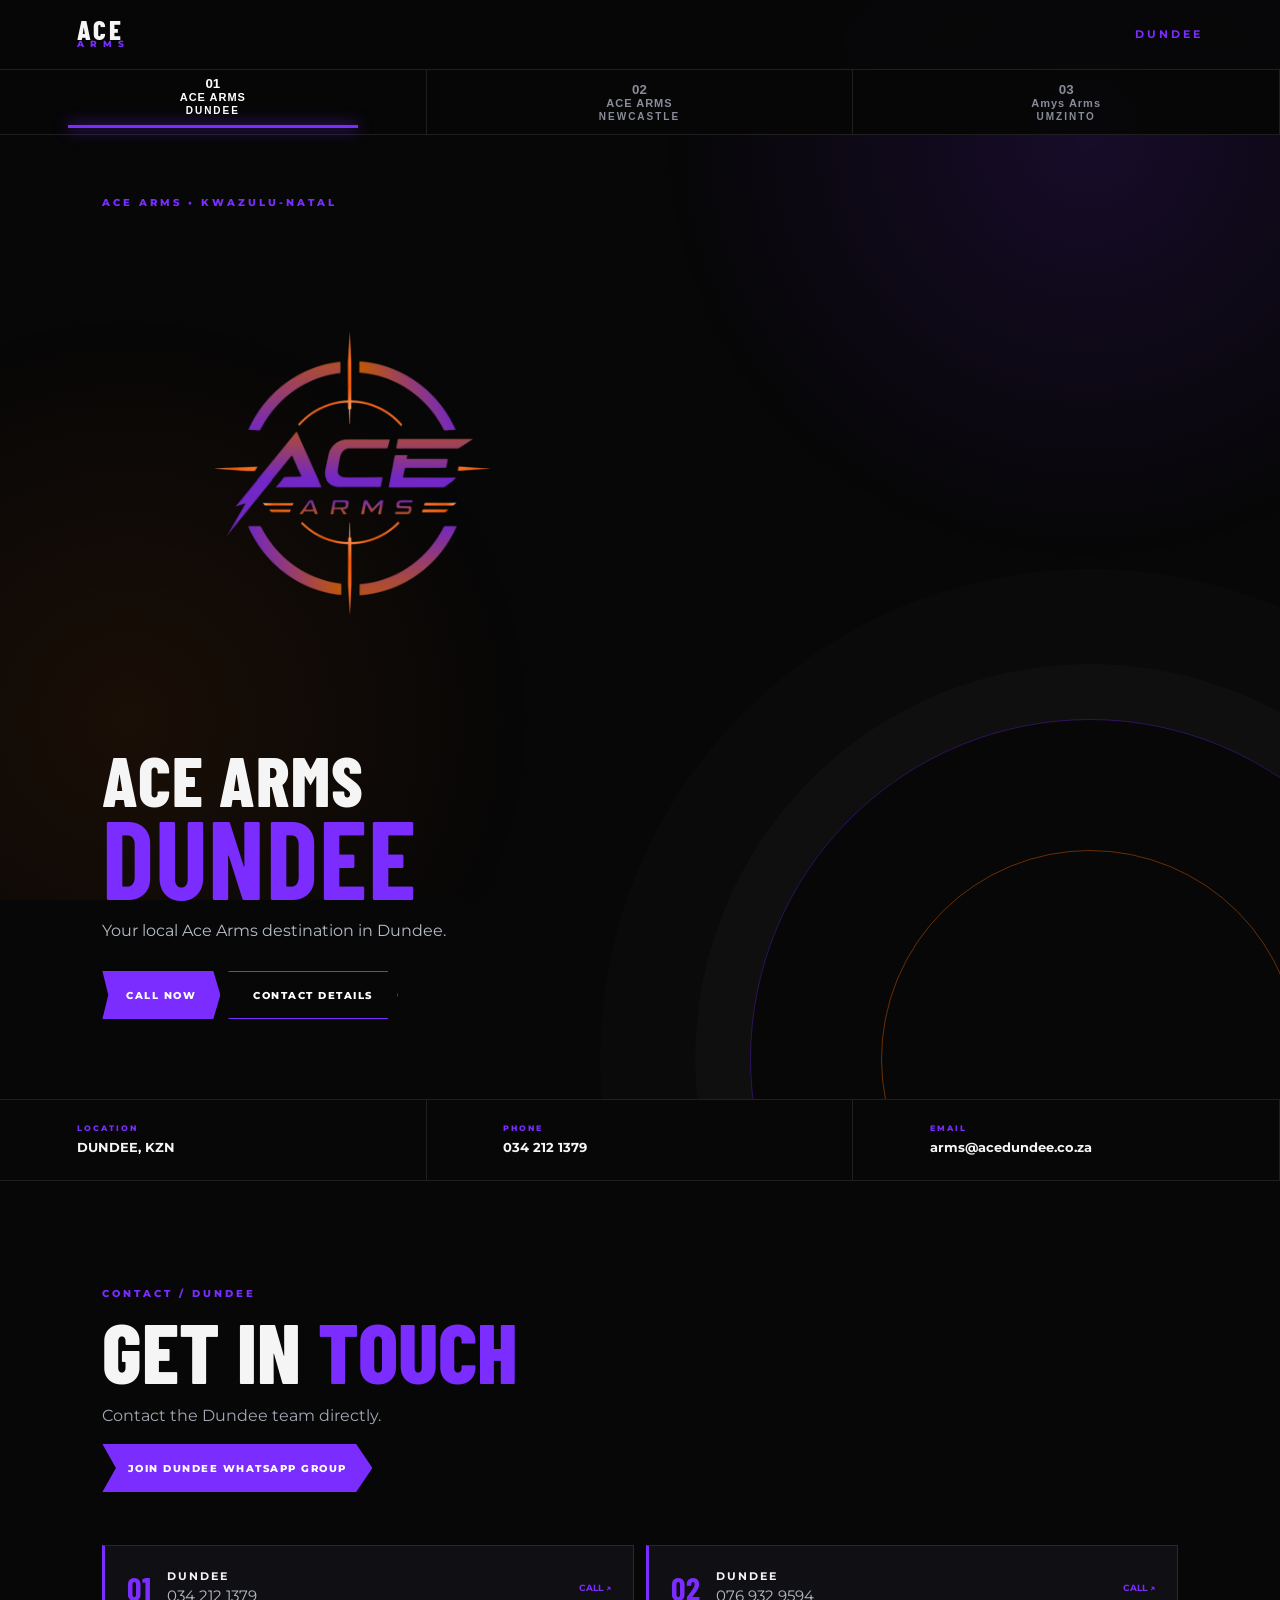
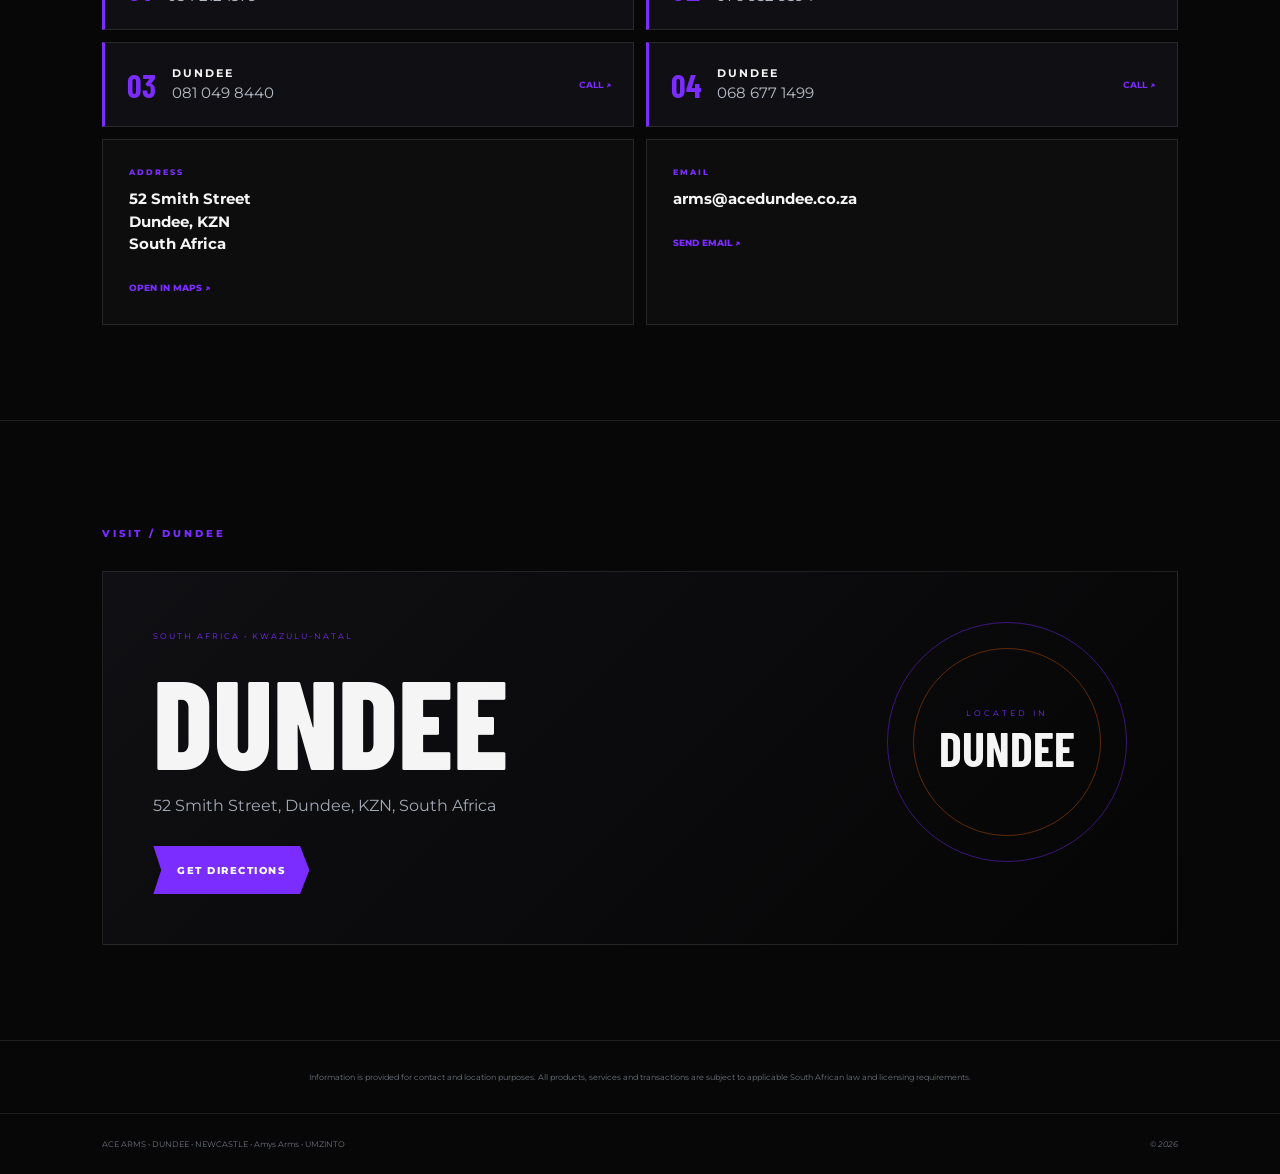
==== commit b8b99d81: "Add files via upload" ====
--- a/index.html
+++ b/index.html
@@ -2,12 +2,12 @@
 <html lang="en"><head>
 <meta charset="utf-8"><meta name="viewport" content="width=device-width,initial-scale=1">
 <meta name="description" content="Ace Arms Dundee, Ace Arms Newcastle and Amys Arms Umzinto">
-<title>Ace Arms Group | Dundee • Newcastle • Amys Arms</title>
+<title>Ace Arms | Dundee • Newcastle • Amys Arms</title>
 <link rel="preconnect" href="https://fonts.googleapis.com"><link rel="preconnect" href="https://fonts.gstatic.com" crossorigin>
 <link href="https://fonts.googleapis.com/css2?family=Barlow+Condensed:wght@500;600;700;800&family=Montserrat:wght@400;500;600;700;800&display=swap" rel="stylesheet">
-<link rel="stylesheet" href="style.css?v=2"></head>
+<link rel="stylesheet" href="style.css"></head>
 <body>
-<header><a class="brand" href="#">ACE ARMS<small>GROUP</small></a><b id="topCity">DUNDEE</b></header>
+<header><a class="brand" href="#">ACE<small>ARMS</small></a><b id="topCity">DUNDEE</b></header>
 <nav class="tabs">
 <button class="active" data-key="dundee">01 <strong>ACE ARMS</strong><small>DUNDEE</small></button>
 <button data-key="newcastle">02 <strong>ACE ARMS</strong><small>NEWCASTLE</small></button>
@@ -22,9 +22,9 @@
 </section>
 <section class="quick"><div><span>LOCATION</span><b id="qLocation"></b></div><div><span>PHONE</span><b id="qPhone"></b></div><div><span>EMAIL</span><b id="qEmail"></b></div></section>
 <section id="contact" class="section"><p class="kicker">CONTACT / <span id="sCity"></span></p><h2>GET IN <em>TOUCH</em></h2><p id="intro" class="muted"></p>
-<a class="btn whatsapp-btn" id="whatsapp" href="https://chat.whatsapp.com/JoDUwFYPNj22TsoCuwGWq5?s=cl&p=a&ilr=0" target="_blank" rel="noopener">JOIN DUNDEE WHATSAPP GROUP</a>
-<div id="contacts" class="contacts"></div><div class="details"><div><span>ADDRESS</span><strong id="address"></strong><a id="map" target="_blank">OPEN IN MAPS ↗</a></div><div><span>EMAIL</span><strong id="email"></strong><a id="mail">SEND EMAIL ↗</a></div></div></section>
+<a class="btn whatsapp-btn" id="whatsapp" href="#" target="_blank" rel="noopener">JOIN WHATSAPP GROUP</a><div id="contacts" class="contacts"></div><div class="details"><div><span>ADDRESS</span><strong id="address"></strong><a id="map" target="_blank">OPEN IN MAPS ↗</a></div><div><span>EMAIL</span><strong id="email"></strong><a id="mail">SEND EMAIL ↗</a></div></div></section>
 <section class="section location"><p class="kicker">VISIT / <span id="vCity"></span></p><div class="location-box"><div><small>SOUTH AFRICA • KWAZULU-NATAL</small><h2 id="vHeading"></h2><p id="vAddress"></p><a class="btn" id="directions" target="_blank">GET DIRECTIONS</a></div><div class="location-mark"><span>LOCATED IN</span><b id="markCity"></b></div></div></section>
+
 <p class="legal">Information is provided for contact and location purposes. All products, services and transactions are subject to applicable South African law and licensing requirements.</p>
-</main><footer>ACE ARMS • DUNDEE • NEWCASTLE • AMYS ARMS • UMZINTO <span>© <i id="year"></i></span></footer>
-<script src="script.js?v=2"></script></body></html>+</main><footer>ACE ARMS • DUNDEE • NEWCASTLE • Amys Arms • UMZINTO <span>© <i id="year"></i></span></footer>
+<script src="script.js"></script></body></html>
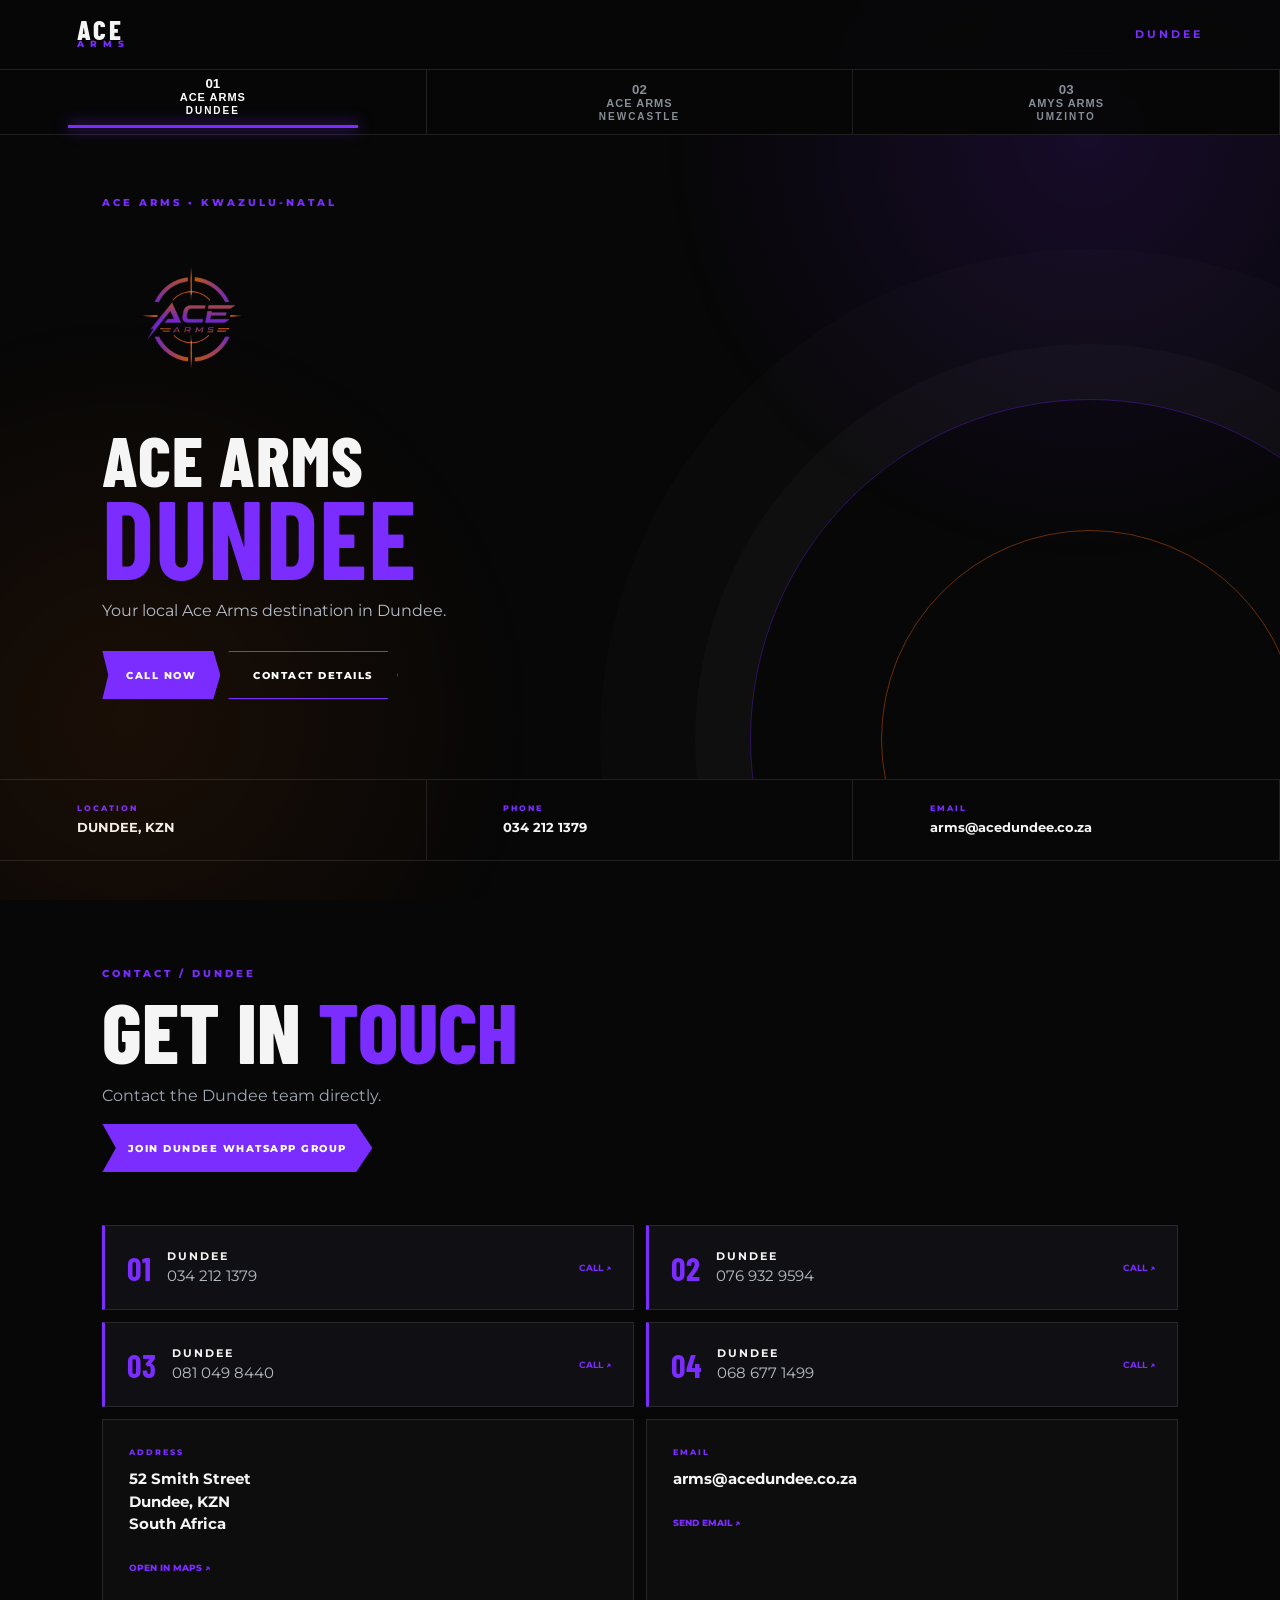
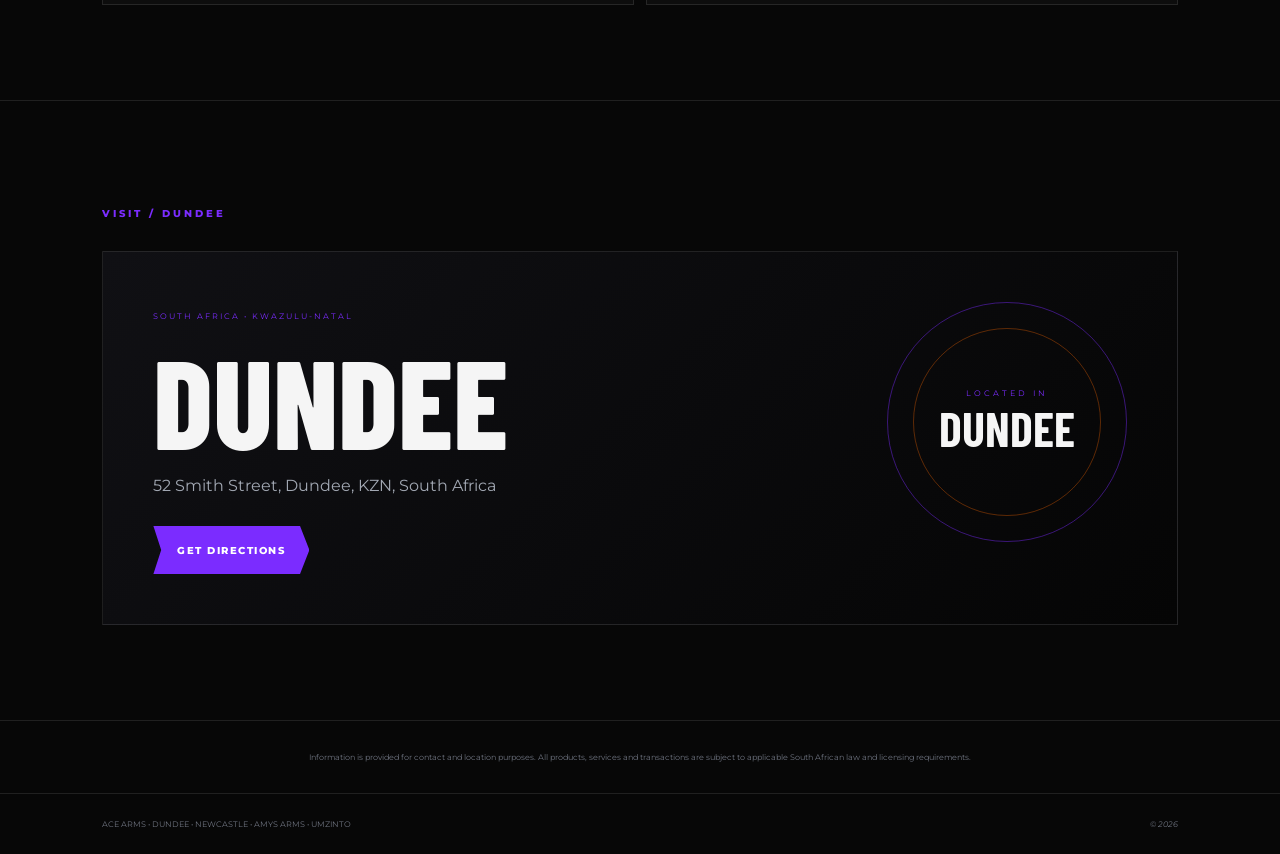
==== commit fdb27a28: "Update index.html" ====
--- a/index.html
+++ b/index.html
@@ -11,7 +11,7 @@
 <nav class="tabs">
 <button class="active" data-key="dundee">01 <strong>ACE ARMS</strong><small>DUNDEE</small></button>
 <button data-key="newcastle">02 <strong>ACE ARMS</strong><small>NEWCASTLE</small></button>
-<button data-key="amys">03 <strong>Amys Arms</strong><small>UMZINTO</small></button>
+<button data-key="amys">03 <strong>AMYS ARMS</strong><small>UMZINTO</small></button>
 </nav>
 <main>
 <section class="hero">
@@ -26,5 +26,5 @@
 <section class="section location"><p class="kicker">VISIT / <span id="vCity"></span></p><div class="location-box"><div><small>SOUTH AFRICA • KWAZULU-NATAL</small><h2 id="vHeading"></h2><p id="vAddress"></p><a class="btn" id="directions" target="_blank">GET DIRECTIONS</a></div><div class="location-mark"><span>LOCATED IN</span><b id="markCity"></b></div></div></section>
 
 <p class="legal">Information is provided for contact and location purposes. All products, services and transactions are subject to applicable South African law and licensing requirements.</p>
-</main><footer>ACE ARMS • DUNDEE • NEWCASTLE • Amys Arms • UMZINTO <span>© <i id="year"></i></span></footer>
-<script src="script.js"></script></body></html>+</main><footer>ACE ARMS • DUNDEE • NEWCASTLE • AMYS ARMS • UMZINTO <span>© <i id="year"></i></span></footer>
+<script src="script.js"></script></body></html>
--- a/style.css
+++ b/style.css
@@ -5,7 +5,11 @@
 .brand{font:800 27px "Barlow Condensed";letter-spacing:3px;line-height:.7}.brand small{display:block;color:var(--a);font:800 9px Montserrat;letter-spacing:6px;text-align:center}
 .tabs{position:fixed;z-index:19;top:70px;inset-inline:0;display:grid;grid-template-columns:repeat(3,1fr);background:rgba(7,7,7,.95);backdrop-filter:blur(12px);border-bottom:1px solid var(--line)}
 .tabs button{min-height:64px;background:transparent;color:#888d98;border:0;border-right:1px solid var(--line);cursor:pointer;font-weight:700}.tabs button strong,.tabs button small{display:block}.tabs button strong{font-size:11px;letter-spacing:1px}.tabs button small{font-size:10px;letter-spacing:2px;color:inherit;margin-top:2px}.tabs button.active{color:#fff}.tabs button.active:after{content:"";display:block;height:3px;background:var(--a);margin:9px 15% 0;box-shadow:0 0 15px var(--a)}
-.hero{min-height:730px;padding:185px 8vw 80px;display:flex;align-items:center;position:relative;overflow:hidden}.hero-inner{position:relative;z-index:2;max-width:780px}.eyebrow,.kicker{font-size:10px;font-weight:800;letter-spacing:3px;color:var(--a)}.logo{width:min(500px,82vw);display:block;margin:20px 0;mix-blend-mode:screen}.title{font:800 clamp(42px,6vw,70px)/.85 "Barlow Condensed";letter-spacing:1px}.title span{display:block}.title strong{display:block;font-size:clamp(64px,9vw,110px);color:var(--a)}.hero p:not(.eyebrow){max-width:560px;color:#b5bbc6;font-size:16px}.btn{display:inline-flex;min-height:48px;padding:0 24px;align-items:center;justify-content:center;background:var(--a);color:#fff;font-size:10px;font-weight:800;letter-spacing:1.5px;margin:12px 8px 0 0;clip-path:polygon(0 0,94% 0,100% 50%,94% 100%,0 100%,5% 50%)}.btn.outline{background:transparent;border:1px solid var(--a)}.rings{position:absolute;right:-150px;bottom:-300px;width:680px;height:680px;border:1px solid color-mix(in srgb,var(--a) 35%,transparent);border-radius:50%;box-shadow:0 0 0 55px rgba(255,255,255,.02),0 0 0 150px rgba(255,255,255,.015)}.rings:after{content:"";position:absolute;inset:130px;border:1px solid color-mix(in srgb,var(--a2) 40%,transparent);border-radius:50%}
+.hero{min-height:730px;padding:185px 8vw 80px;display:flex;align-items:center;position:relative;overflow:hidden}.hero-inner{position:relative;z-index:2;max-width:780px}.eyebrow,.kicker{font-size:10px;font-weight:800;letter-spacing:3px;color:var(--a)}.logo{display:block;margin:20px 0;mix-blend-mode:screen
+  width: 180px;
+  height: 180px;
+  object-fit: contain;
+}.title{font:800 clamp(42px,6vw,70px)/.85 "Barlow Condensed";letter-spacing:1px}.title span{display:block}.title strong{display:block;font-size:clamp(64px,9vw,110px);color:var(--a)}.hero p:not(.eyebrow){max-width:560px;color:#b5bbc6;font-size:16px}.btn{display:inline-flex;min-height:48px;padding:0 24px;align-items:center;justify-content:center;background:var(--a);color:#fff;font-size:10px;font-weight:800;letter-spacing:1.5px;margin:12px 8px 0 0;clip-path:polygon(0 0,94% 0,100% 50%,94% 100%,0 100%,5% 50%)}.btn.outline{background:transparent;border:1px solid var(--a)}.rings{position:absolute;right:-150px;bottom:-300px;width:680px;height:680px;border:1px solid color-mix(in srgb,var(--a) 35%,transparent);border-radius:50%;box-shadow:0 0 0 55px rgba(255,255,255,.02),0 0 0 150px rgba(255,255,255,.015)}.rings:after{content:"";position:absolute;inset:130px;border:1px solid color-mix(in srgb,var(--a2) 40%,transparent);border-radius:50%}
 .quick{display:grid;grid-template-columns:repeat(3,1fr);border-block:1px solid var(--line)}.quick div{padding:22px 6vw;border-right:1px solid var(--line)}.quick span,.details span{display:block;font-size:8px;letter-spacing:2px;color:var(--a);font-weight:800}.quick b{display:block;font-size:13px;margin-top:4px}
 .section,.qr-section{padding:95px 8vw;border-bottom:1px solid var(--line)}h2{font:800 clamp(52px,7vw,84px)/.9 "Barlow Condensed";margin:12px 0}h2 em{font-style:normal;color:var(--a)}.muted{color:var(--muted);max-width:550px}.contacts{display:grid;grid-template-columns:repeat(2,1fr);gap:12px;margin-top:35px}.contact{display:flex;align-items:center;gap:16px;padding:22px;background:var(--panel);border:1px solid var(--line);border-left:3px solid var(--a)}.contact .n{font:700 32px "Barlow Condensed";color:var(--a)}.contact div{flex:1}.contact strong,.contact span{display:block}.contact strong{font-size:11px;letter-spacing:2px}.contact span{color:#b7bdc7;font-size:15px}.contact b{font-size:9px;color:var(--a)}
 .details{display:grid;grid-template-columns:1fr 1fr;gap:12px;margin-top:12px}.details>div{padding:26px;background:rgba(255,255,255,.025);border:1px solid var(--line)}.details strong{display:block;white-space:pre-line;margin:10px 0 18px;font-size:15px}.details a{font-size:9px;font-weight:800;color:var(--a)}
